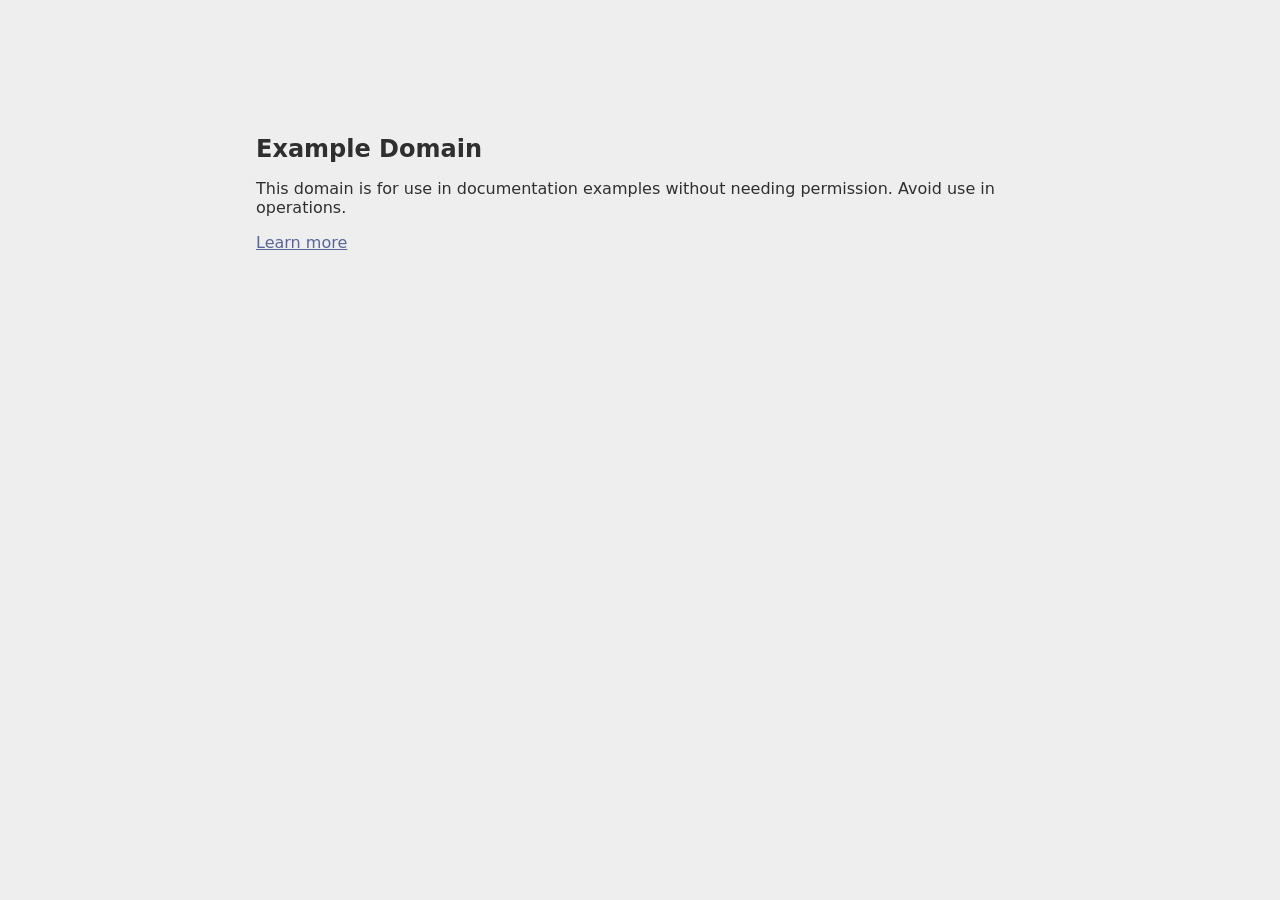
==== index.html @ 8d993c2c "Initial setup" ====
<!doctype html>
<html lang="en">
  <head>
    <title>Example Domain</title>
    <meta name="viewport" content="width=device-width, initial-scale=1" />
    <style>
      body {
        background: #eee;
        width: 60vw;
        margin: 15vh auto;
        font-family: system-ui, sans-serif;
      }
      h1 {
        font-size: 1.5em;
      }
      div {
        opacity: 0.8;
      }
      a:link,
      a:visited {
        color: #348;
      }
    </style>
  </head>
  <body>
    <div>
      <h1>Example Domain</h1>
      <p>
        This domain is for use in documentation examples without needing
        permission. Avoid use in operations.
      </p>
      <p><a href="https://iana.org/domains/example">Learn more</a></p>
    </div>
  </body>
</html>
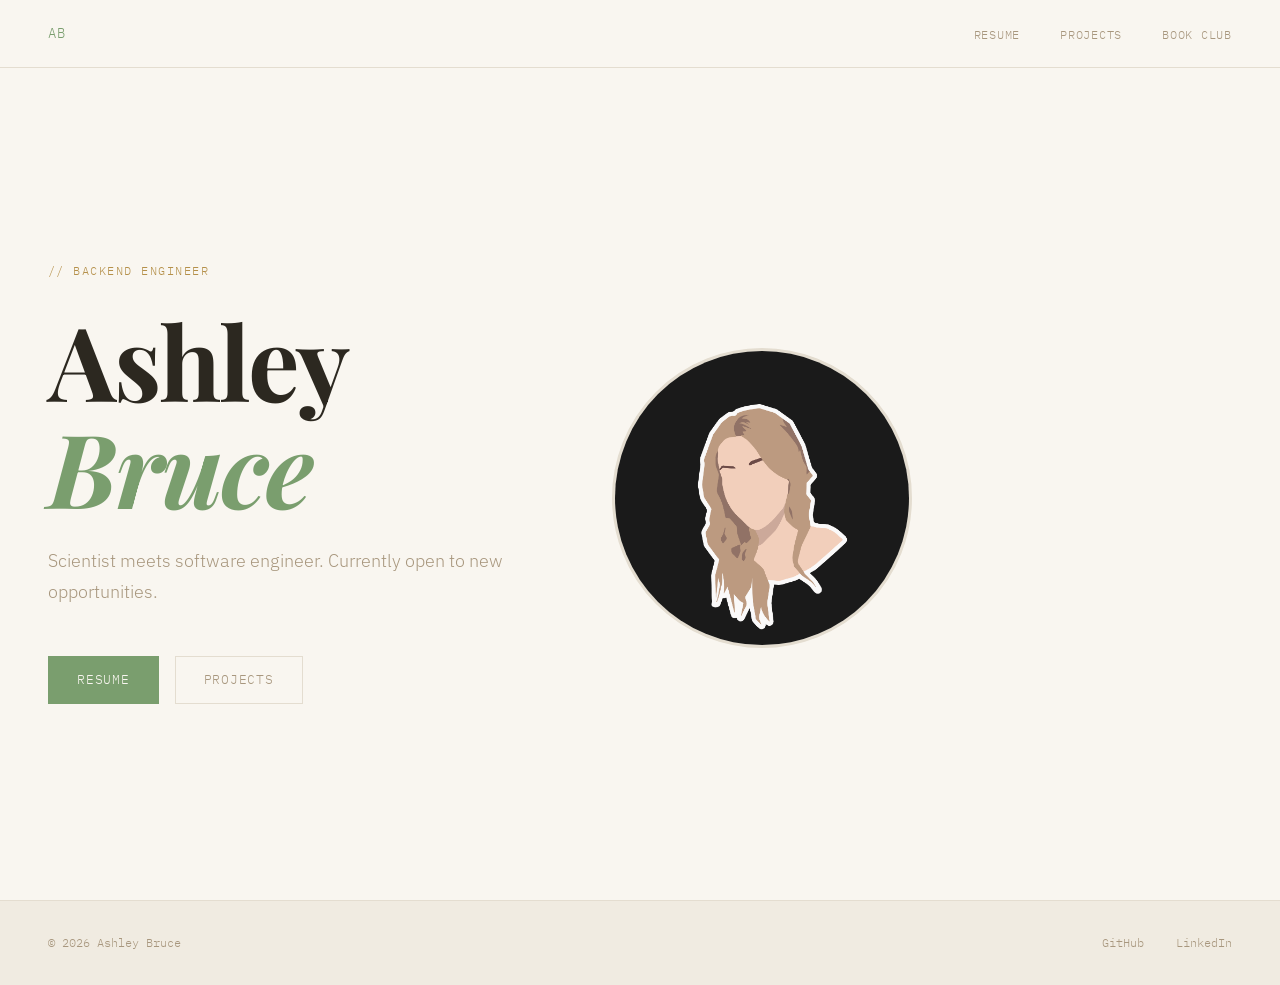
==== commit b30d42ea: "Initial professional website commit" ====
--- a/index.html
+++ b/index.html
@@ -1,35 +1,100 @@
-<!doctype html>
+<!DOCTYPE html>
 <html lang="en">
-  <head>
-    <title>Example Domain</title>
-    <meta name="viewport" content="width=device-width, initial-scale=1" />
-    <style>
-      body {
-        background: #eee;
-        width: 60vw;
-        margin: 15vh auto;
-        font-family: system-ui, sans-serif;
-      }
-      h1 {
-        font-size: 1.5em;
-      }
-      div {
-        opacity: 0.8;
-      }
-      a:link,
-      a:visited {
-        color: #348;
-      }
-    </style>
-  </head>
-  <body>
-    <div>
-      <h1>Example Domain</h1>
-      <p>
-        This domain is for use in documentation examples without needing
-        permission. Avoid use in operations.
-      </p>
-      <p><a href="https://iana.org/domains/example">Learn more</a></p>
+<head>
+  <meta charset="UTF-8" />
+  <meta name="viewport" content="width=device-width, initial-scale=1.0" />
+  <title>Ashley Bruce</title>
+  <link rel="stylesheet" href="style/overview-style.css" />
+  <link rel="preconnect" href="https://fonts.googleapis.com" />
+  <link rel="preconnect" href="https://fonts.gstatic.com" crossorigin />
+  <link href="https://fonts.googleapis.com/css2?family=Playfair+Display:ital,wght@0,700;1,700&family=IBM+Plex+Mono:wght@400;500&family=IBM+Plex+Sans:wght@300;400;500&display=swap" rel="stylesheet" />
+</head>
+<body>
+
+<nav>
+  <a class="nav-logo" href="index.html">AB</a>
+  <ul class="nav-links">
+    <li><a href="resume.html">Resume</a></li>
+    <li><a href="projects.html">Projects</a></li>
+    <li><a href="#bookclub">Book Club</a></li>
+  </ul>
+</nav>
+
+<main>
+  <div class="hero">
+    <div class="hero-text">
+    <p class="hero-label">// Backend Engineer</p>
+    <h1>Ashley<br /><em>Bruce</em></h1>
+    <p class="hero-bio">
+      Scientist meets software engineer. 
+      Currently open to new opportunities.
+    </p>
+    <div class="hero-links">
+      <a href="resume.html" class="btn btn-primary">Resume</a>
+      <a href="projects.html" class="btn btn-outline">Projects</a>
+      <!-- <a href="https://ashley.gorb.us" class="btn btn-outline" target="_blank">Personal Website ↗</a> -->
     </div>
-  </body>
-</html>
+    </div>
+    <div class="hero-portrait-wrap">
+      <img class="hero-portrait" src="images/ashley-2.png" alt="Profile portrait" />
+    </div>
+  </div>
+
+  <!-- Leaving this commented out code in for now, in case I decide that I want to add these to the website later  -->
+
+  <!-- <div class="skills-strip">
+    <span class="skill-chip"><span>//</span> Java</span>
+    <span class="skill-chip"><span>//</span> Python</span>
+    <span class="skill-chip"><span>//</span> Docker</span>
+  </div> -->
+
+  <!-- <div class="section">
+    <p class="section-label">// Featured Work</p>
+    <h2>Projects & Publications</h2>
+    <div class="project-grid">
+      <a href="projects.html#api-gateway" class="project-card">
+        <h3>API Gateway</h3>
+        <p>High-throughput request routing service handling 50k req/s with rate limiting and auth middleware.</p>
+        <span class="project-tag">Go · Redis · Docker</span>
+        <span class="project-arrow">↗</span>
+      </a>
+      <a href="projects.html#data-pipeline" class="project-card">
+        <h3>Data Pipeline</h3>
+        <p>ETL pipeline ingesting and transforming 10M+ records daily from multiple upstream sources.</p>
+        <span class="project-tag">Python · Kafka · PostgreSQL</span>
+        <span class="project-arrow">↗</span>
+      </a>
+      <a href="projects.html#auth-service" class="project-card">
+        <h3>Auth Service</h3>
+        <p>OAuth 2.0 / JWT authentication microservice with refresh token rotation and audit logging.</p>
+        <span class="project-tag">Python · FastAPI · PostgreSQL</span>
+        <span class="project-arrow">↗</span>
+      </a>
+    </div>
+    <a href="projects.html" class="btn btn-outline" style="margin-top:1.5rem;">All Projects →</a>
+  </div>
+
+  <div class="section" id="bookclub">
+    <p class="section-label">// Community</p>
+    <h2>Book Club</h2>
+    <div class="bookclub-banner">
+      <div>
+        <h3>The Reading Room</h3>
+        <p>A monthly book club focused on fiction, science, and the occasional deep-dive into tech history. Open to all.</p>
+      </div>
+      <a href="../bookclub/" class="btn btn-outline">Visit Book Club →</a>
+    </div>
+  </div> -->
+
+</main>
+
+<footer>
+  <p>© 2026 Ashley Bruce</p>
+  <div class="footer-links">
+    <a href="https://github.com" target="_blank">GitHub</a>
+    <a href="https://linkedin.com" target="_blank">LinkedIn</a>
+  </div>
+</footer>
+
+</body>
+</html>
--- a/style/overview-style.css
+++ b/style/overview-style.css
@@ -0,0 +1,268 @@
+ *, *::before, *::after { box-sizing: border-box; margin: 0; padding: 0; }
+ 
+    :root {
+      --bg: #f9f6f0;
+      --surface: #f0ebe1;
+      --border: #e4ddd0;
+      --text: #2c2820;
+      --muted: #a8977e;
+      --accent: #7a9e6e;
+      --accent-dim: #5a7d50;
+      --gold: #b5904a;
+      --gold-dim: #8a6c33;
+      --mono: 'IBM Plex Mono', monospace;
+      --sans: 'IBM Plex Sans', sans-serif;
+      --display: 'Playfair Display', serif;
+    }
+ 
+    html { scroll-behavior: smooth; }
+ 
+    body {
+      background: var(--bg);
+      color: var(--text);
+      font-family: var(--sans);
+      font-weight: 300;
+      line-height: 1.7;
+      min-height: 100vh;
+    }
+ 
+    nav {
+      position: fixed;
+      top: 0; left: 0; right: 0;
+      z-index: 100;
+      display: flex;
+      justify-content: space-between;
+      align-items: center;
+      padding: 1.25rem 3rem;
+      border-bottom: 1px solid var(--border);
+      background: rgba(249,246,240,0.92);
+      backdrop-filter: blur(8px);
+    }
+ 
+    .nav-logo {
+      font-family: var(--mono);
+      font-size: 0.85rem;
+      color: var(--accent);
+      letter-spacing: 0.08em;
+      text-decoration: none;
+    }
+ 
+    .nav-links { display: flex; gap: 2.5rem; list-style: none; }
+    .nav-links a {
+      font-family: var(--mono);
+      font-size: 0.78rem;
+      color: var(--muted);
+      text-decoration: none;
+      letter-spacing: 0.06em;
+      text-transform: uppercase;
+      transition: color 0.2s;
+    }
+    .nav-links a:hover, .nav-links a.active { color: var(--accent); }
+ 
+    .hero {
+      min-height: 100vh;
+      display: grid;
+      grid-template-columns: 1fr auto;
+      align-items: center;
+      gap: 4rem;
+      padding: 8rem 3rem 4rem;
+      max-width: 960px;
+    }
+ 
+    .hero-text { display: flex; flex-direction: column; }
+ 
+    .hero-portrait-wrap {
+      display: flex;
+      align-items: center;
+      justify-content: center;
+      padding-top: 2rem;
+    }
+ 
+    .hero-portrait {
+      width: 300px;
+      height: 300px;
+      border-radius: 50%;
+      object-fit: cover;
+      object-position: center top;
+      border: 3px solid var(--border);
+      background: var(--surface);
+    }
+ 
+    .hero-label {
+      font-family: var(--mono);
+      font-size: 0.78rem;
+      color: var(--gold);
+      letter-spacing: 0.12em;
+      text-transform: uppercase;
+      margin-bottom: 1.5rem;
+    }
+ 
+    h1 {
+      font-family: var(--display);
+      font-size: clamp(3.5rem, 8vw, 6.5rem);
+      font-weight: 700;
+      line-height: 1.05;
+      letter-spacing: -0.02em;
+      color: var(--text);
+      margin-bottom: 1.5rem;
+    }
+ 
+    h1 em { font-style: italic; color: var(--accent); }
+ 
+    .hero-bio {
+      font-size: 1.1rem;
+      color: var(--muted);
+      max-width: 520px;
+      margin-bottom: 3rem;
+      line-height: 1.8;
+    }
+ 
+    .hero-links { display: flex; gap: 1rem; flex-wrap: wrap; }
+ 
+    .btn {
+      font-family: var(--mono);
+      font-size: 0.8rem;
+      letter-spacing: 0.06em;
+      text-transform: uppercase;
+      text-decoration: none;
+      padding: 0.75rem 1.75rem;
+      border: 1px solid;
+      transition: all 0.2s;
+      display: inline-block;
+    }
+ 
+    .btn-primary { background: var(--accent); border-color: var(--accent); color: var(--bg); }
+    .btn-primary:hover { background: transparent; color: var(--accent); }
+    .btn-outline { background: transparent; border-color: var(--border); color: var(--muted); }
+    .btn-outline:hover { border-color: var(--accent); color: var(--accent); }
+ 
+    .skills-strip {
+      border-top: 1px solid var(--border);
+      border-bottom: 1px solid var(--border);
+      background: var(--surface);
+      padding: 1.5rem 3rem;
+      display: flex;
+      gap: 3rem;
+      flex-wrap: wrap;
+    }
+ 
+    .skill-chip {
+      font-family: var(--mono);
+      font-size: 0.78rem;
+      color: var(--muted);
+      letter-spacing: 0.04em;
+      white-space: nowrap;
+    }
+    .skill-chip span { color: var(--gold); margin-right: 0.4em; }
+ 
+    .section { max-width: 900px; padding: 6rem 3rem; }
+ 
+    .section-label {
+      font-family: var(--mono);
+      font-size: 0.75rem;
+      color: var(--gold);
+      letter-spacing: 0.12em;
+      text-transform: uppercase;
+      margin-bottom: 0.5rem;
+    }
+ 
+    h2 {
+      font-family: var(--display);
+      font-size: 2.5rem;
+      font-weight: 700;
+      margin-bottom: 2.5rem;
+      color: var(--text);
+    }
+ 
+    .project-grid {
+      display: grid;
+      grid-template-columns: repeat(auto-fit, minmax(260px, 1fr));
+      gap: 1px;
+      background: var(--border);
+      border: 1px solid var(--border);
+    }
+ 
+    .project-card {
+      background: var(--bg);
+      padding: 2rem;
+      text-decoration: none;
+      color: inherit;
+      transition: background 0.2s;
+      display: flex;
+      flex-direction: column;
+      gap: 0.75rem;
+    }
+    .project-card:hover { background: var(--surface); }
+ 
+    .project-card h3 { font-family: var(--display); font-size: 1.2rem; color: var(--text); }
+    .project-card p { font-size: 0.9rem; color: var(--muted); line-height: 1.6; flex: 1; }
+ 
+    .project-tag {
+      font-family: var(--mono);
+      font-size: 0.7rem;
+      color: var(--gold-dim);
+      letter-spacing: 0.04em;
+    }
+ 
+    .project-arrow {
+      font-size: 1rem;
+      color: var(--border);
+      transition: color 0.2s, transform 0.2s;
+      align-self: flex-end;
+    }
+    .project-card:hover .project-arrow { color: var(--accent); transform: translate(3px, -3px); }
+ 
+    .bookclub-banner {
+      border: 1px solid var(--border);
+      background: var(--surface);
+      padding: 3rem;
+      display: flex;
+      justify-content: space-between;
+      align-items: center;
+      gap: 2rem;
+      flex-wrap: wrap;
+    }
+ 
+    .bookclub-banner h3 { font-family: var(--display); font-size: 1.6rem; margin-bottom: 0.5rem; }
+    .bookclub-banner p { font-size: 0.9rem; color: var(--muted); max-width: 400px; }
+ 
+    footer {
+      border-top: 1px solid var(--border);
+      background: var(--surface);
+      padding: 2rem 3rem;
+      display: flex;
+      justify-content: space-between;
+      align-items: center;
+      flex-wrap: wrap;
+      gap: 1rem;
+    }
+ 
+    footer p { font-family: var(--mono); font-size: 0.75rem; color: var(--muted); }
+    .footer-links { display: flex; gap: 2rem; }
+    .footer-links a {
+      font-family: var(--mono);
+      font-size: 0.75rem;
+      color: var(--muted);
+      text-decoration: none;
+      transition: color 0.2s;
+    }
+    .footer-links a:hover { color: var(--accent); }
+ 
+    @keyframes fadeUp {
+      from { opacity: 0; transform: translateY(20px); }
+      to { opacity: 1; transform: translateY(0); }
+    }
+    .hero-label { animation: fadeUp 0.6s ease both; }
+    h1 { animation: fadeUp 0.6s 0.1s ease both; }
+    .hero-bio { animation: fadeUp 0.6s 0.2s ease both; }
+    .hero-links { animation: fadeUp 0.6s 0.3s ease both; }
+ 
+    @media (max-width: 680px) {
+      nav { padding: 1rem 1.5rem; }
+      .hero { grid-template-columns: 1fr; padding: 7rem 1.5rem 3rem; gap: 2rem; }
+      .hero-portrait { width: 160px; height: 160px; }
+      .hero-portrait-wrap { padding-top: 0; order: -1; }
+      .skills-strip { padding: 1.25rem 1.5rem; gap: 1.5rem; }
+      .section { padding: 4rem 1.5rem; }
+      footer { padding: 1.5rem; }
+    }
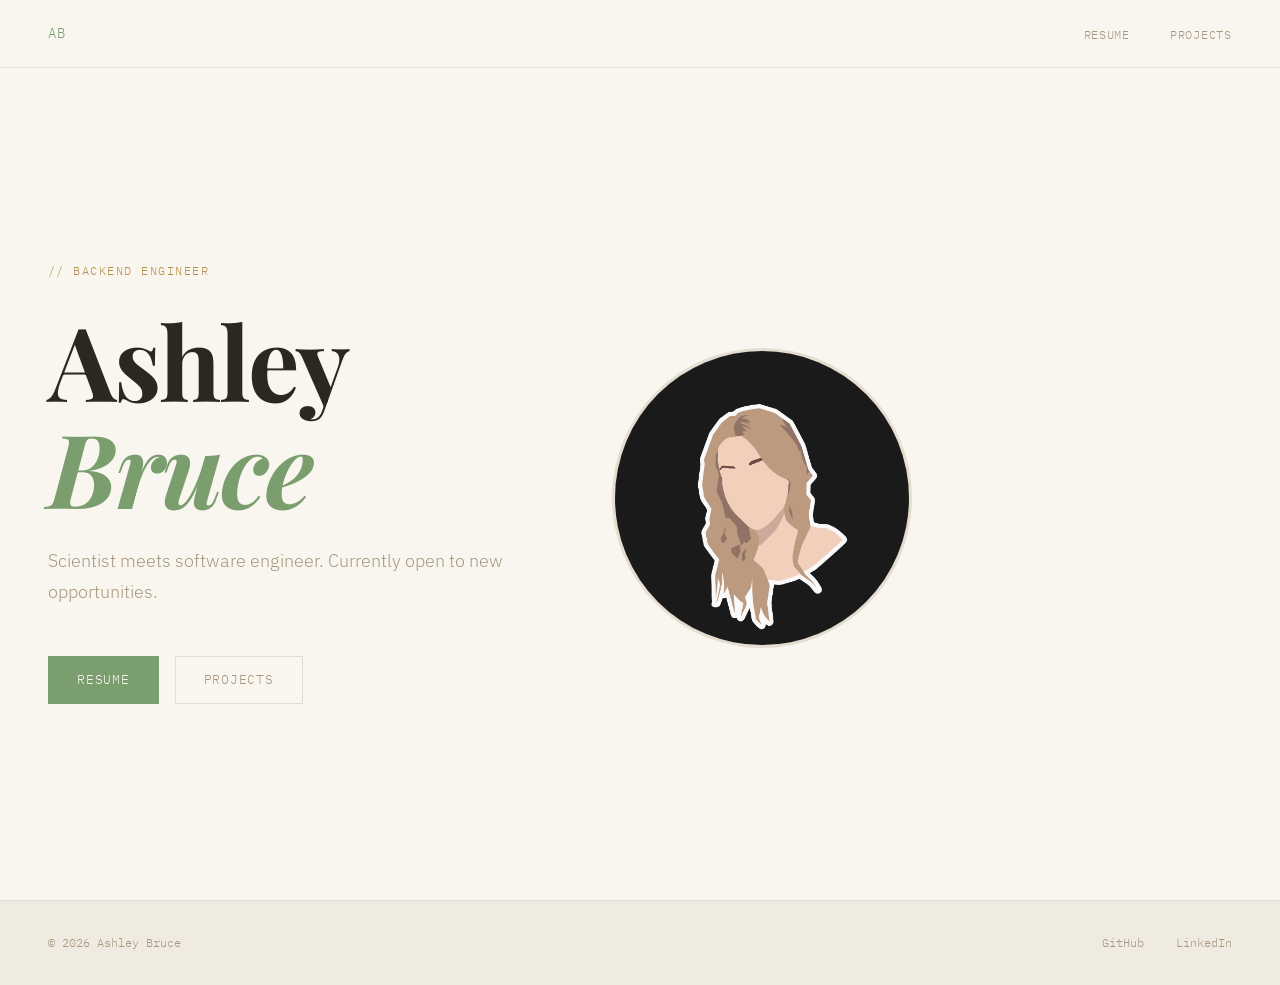
==== commit 950ef60e: "Replacing some links" ====
--- a/index.html
+++ b/index.html
@@ -16,7 +16,6 @@
   <ul class="nav-links">
     <li><a href="resume.html">Resume</a></li>
     <li><a href="projects.html">Projects</a></li>
-    <li><a href="#bookclub">Book Club</a></li>
   </ul>
 </nav>
 
@@ -91,8 +90,8 @@
 <footer>
   <p>© 2026 Ashley Bruce</p>
   <div class="footer-links">
-    <a href="https://github.com" target="_blank">GitHub</a>
-    <a href="https://linkedin.com" target="_blank">LinkedIn</a>
+    <a href="https://github.com/ashleyybrucee" target="_blank">GitHub</a>
+    <a href="https://www.linkedin.com/in/ashleynicolebruce/" target="_blank">LinkedIn</a>
   </div>
 </footer>
 
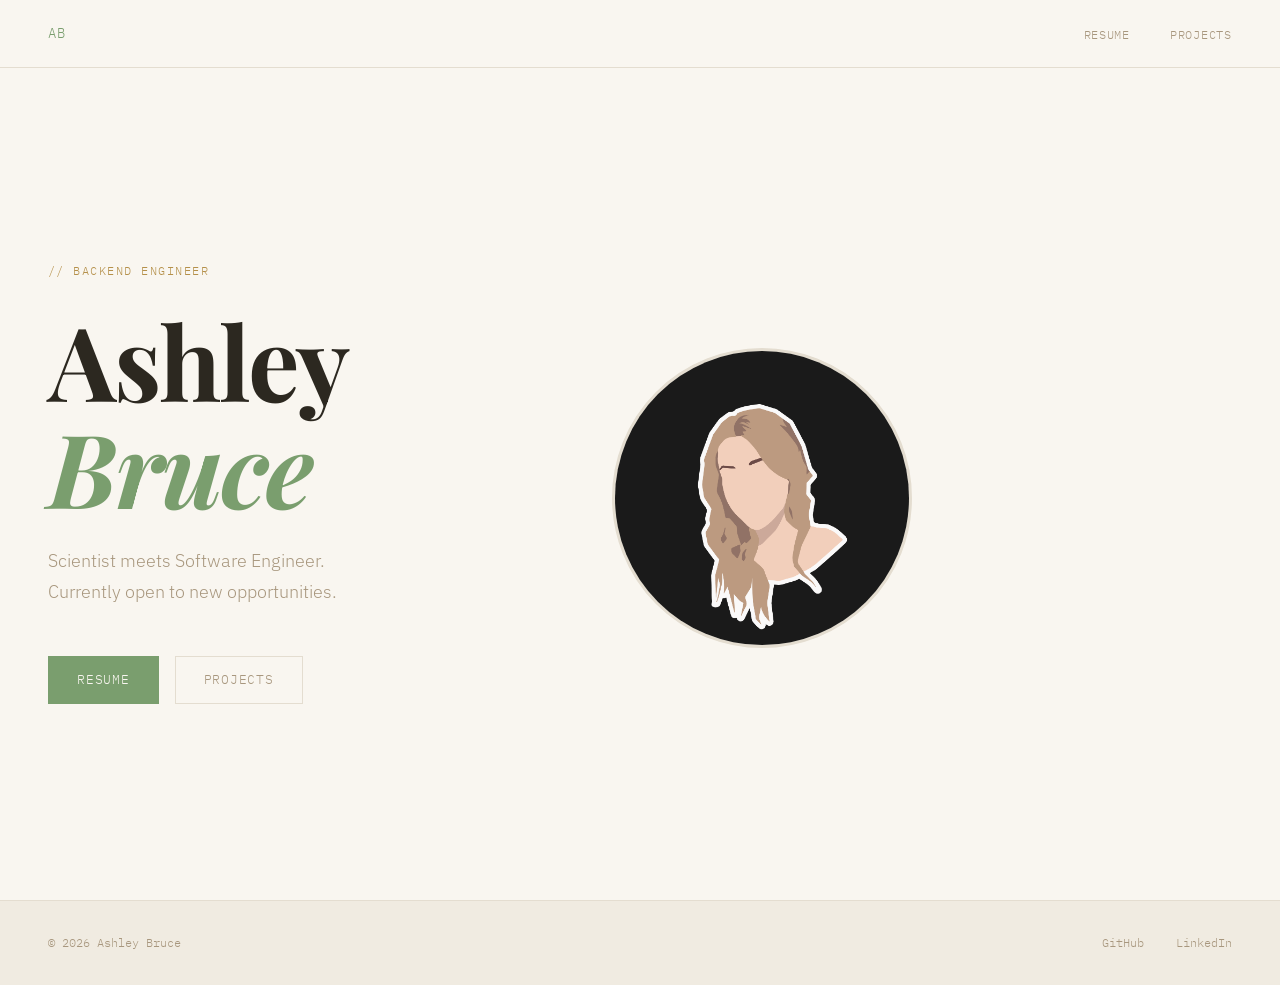
==== commit b607a377: "Updating projects section" ====
--- a/index.html
+++ b/index.html
@@ -25,7 +25,7 @@
     <p class="hero-label">// Backend Engineer</p>
     <h1>Ashley<br /><em>Bruce</em></h1>
     <p class="hero-bio">
-      Scientist meets software engineer. 
+      Scientist meets Software Engineer. <br/> 
       Currently open to new opportunities.
     </p>
     <div class="hero-links">
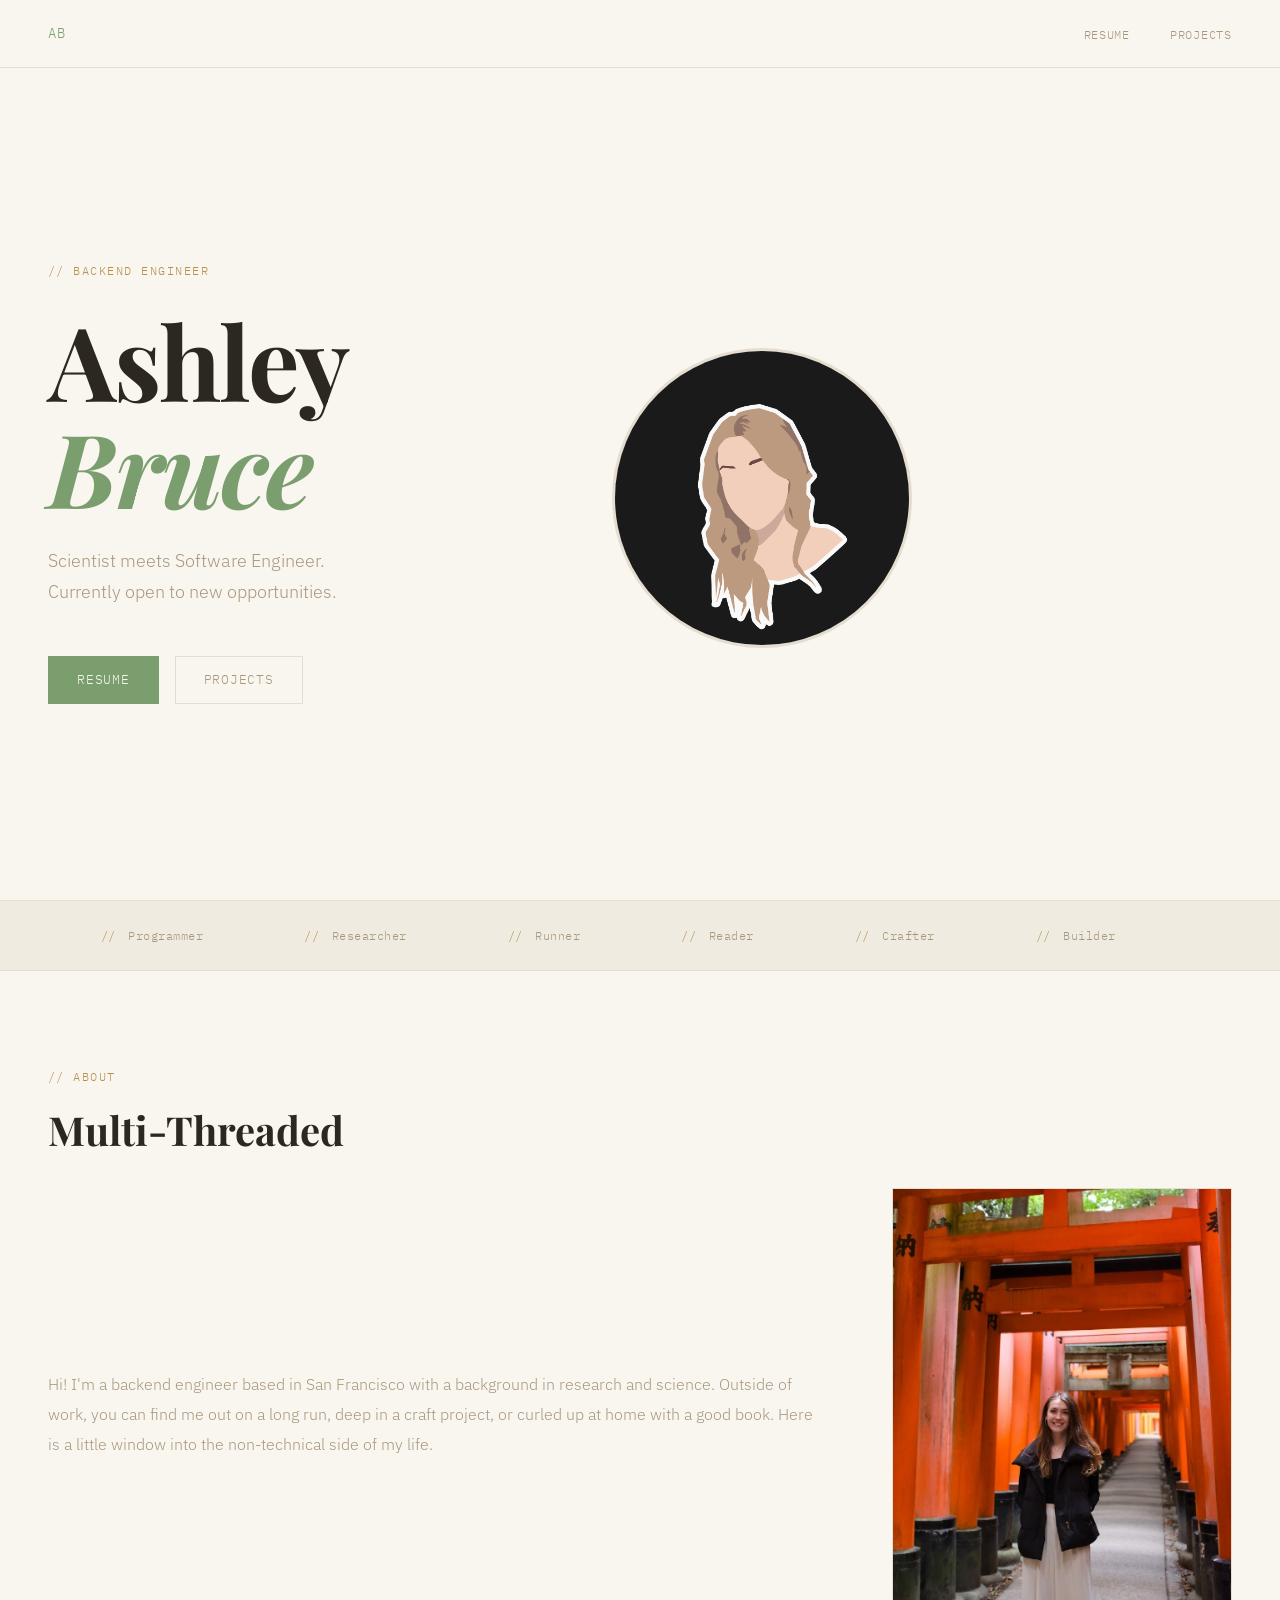
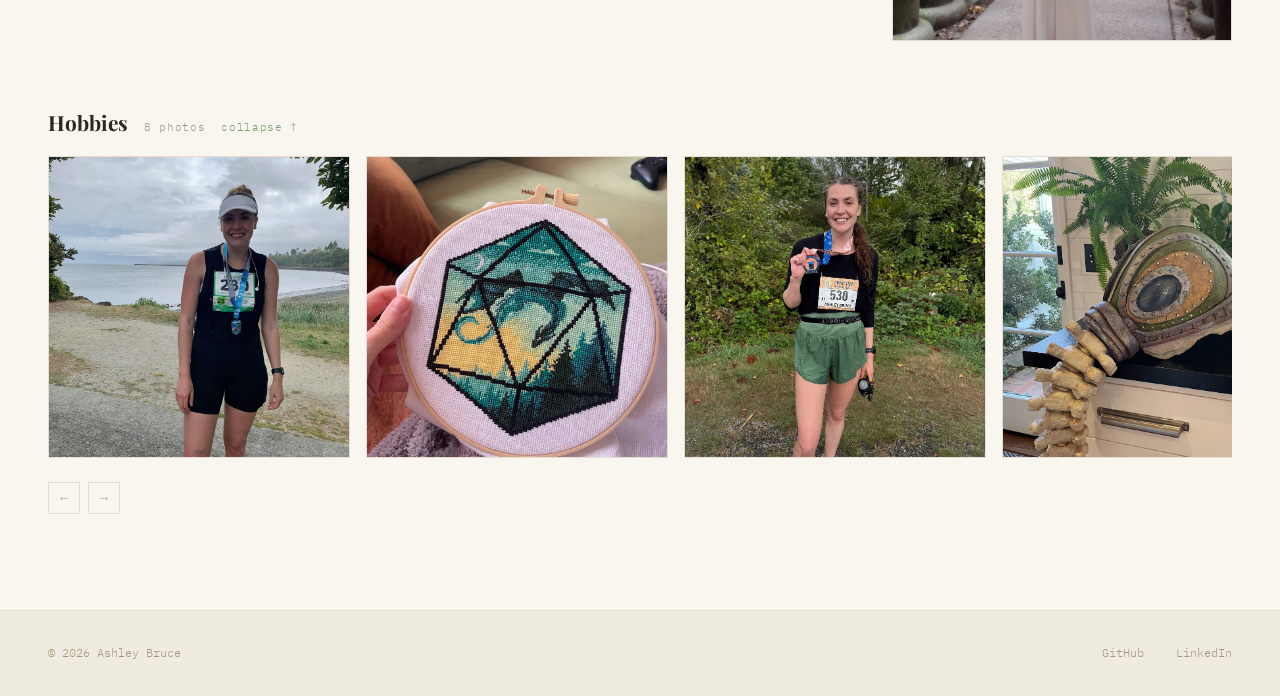
==== commit db78089f: "Updating resume wording and about me section" ====
--- a/index.html
+++ b/index.html
@@ -31,7 +31,6 @@
     <div class="hero-links">
       <a href="resume.html" class="btn btn-primary">Resume</a>
       <a href="projects.html" class="btn btn-outline">Projects</a>
-      <!-- <a href="https://ashley.gorb.us" class="btn btn-outline" target="_blank">Personal Website ↗</a> -->
     </div>
     </div>
     <div class="hero-portrait-wrap">
@@ -39,41 +38,91 @@
     </div>
   </div>
 
-  <!-- Leaving this commented out code in for now, in case I decide that I want to add these to the website later  -->
-
-  <!-- <div class="skills-strip">
-    <span class="skill-chip"><span>//</span> Java</span>
-    <span class="skill-chip"><span>//</span> Python</span>
-    <span class="skill-chip"><span>//</span> Docker</span>
-  </div> -->
-
-  <!-- <div class="section">
-    <p class="section-label">// Featured Work</p>
-    <h2>Projects & Publications</h2>
-    <div class="project-grid">
-      <a href="projects.html#api-gateway" class="project-card">
-        <h3>API Gateway</h3>
-        <p>High-throughput request routing service handling 50k req/s with rate limiting and auth middleware.</p>
-        <span class="project-tag">Go · Redis · Docker</span>
-        <span class="project-arrow">↗</span>
-      </a>
-      <a href="projects.html#data-pipeline" class="project-card">
-        <h3>Data Pipeline</h3>
-        <p>ETL pipeline ingesting and transforming 10M+ records daily from multiple upstream sources.</p>
-        <span class="project-tag">Python · Kafka · PostgreSQL</span>
-        <span class="project-arrow">↗</span>
-      </a>
-      <a href="projects.html#auth-service" class="project-card">
-        <h3>Auth Service</h3>
-        <p>OAuth 2.0 / JWT authentication microservice with refresh token rotation and audit logging.</p>
-        <span class="project-tag">Python · FastAPI · PostgreSQL</span>
-        <span class="project-arrow">↗</span>
-      </a>
-    </div>
-    <a href="projects.html" class="btn btn-outline" style="margin-top:1.5rem;">All Projects →</a>
+  <div class="skills-strip">
+    <span class="skill-chip"><span></span></span>
+    <span class="skill-chip"><span>//</span> Programmer</span>
+    <span class="skill-chip"><span></span></span>
+    <span class="skill-chip"><span>//</span> Researcher</span>
+    <span class="skill-chip"><span></span></span>
+    <span class="skill-chip"><span>//</span> Runner</span>
+    <span class="skill-chip"><span></span></span>
+    <span class="skill-chip"><span>//</span> Reader</span>
+    <span class="skill-chip"><span></span></span>
+    <span class="skill-chip"><span>//</span> Crafter</span>
+    <span class="skill-chip"><span></span></span>
+    <span class="skill-chip"><span>//</span> Builder</span>
+    <span class="skill-chip"><span></span></span>
+    
   </div>
 
-  <div class="section" id="bookclub">
+
+  <div class="about-section" id="about">
+    <div class="about-bio-section">
+      <p class="section-label">// About</p>
+      <h2>Multi-Threaded</h2>
+      <div class="about-intro">
+        <p class="about-bio">
+          Hi!
+          I'm a backend engineer based in San Francisco with a background in research and science.
+          Outside of work, you can find me out on a long run, deep in a craft project, or curled up at home
+          with a good book. 
+          Here is a little window into the non-technical side of my life.
+        </p>
+        <img class="about-photo" src="images/ash-japan.jpg" alt="A photo of me" />
+      </div>
+    </div>
+ 
+    <!-- ── Running ── -->
+    <div class="hobby-block">
+      <div class="hobby-header" onclick="toggleGallery('gallery-running', this)">
+        <span class="hobby-title">Hobbies</span>
+        <span class="hobby-count">8 photos</span>
+        <span class="hobby-toggle">collapse ↑</span>
+      </div>
+      <div class="gallery-wrap">
+        <div class="gallery" id="gallery-running">
+          <div class="gallery-item">
+            <img src="images/marathon-1.jpg" alt="Running" />
+            <span class="caption">North Olympic Discovery Marathon 2022</span>
+          </div>
+          <div class="gallery-item">
+            <img src="images/cs-dragon.jpg" alt="Crafting" />
+            <span class="caption">Combining cross stitch with D&D</span>
+          </div>
+          <div class="gallery-item">
+            <img src="images/marathon-2.jpg" alt="Running" />
+            <span class="caption">Light at the End of the Tunnel Marathon 2025</span>
+          </div>
+          <div class="gallery-item">
+            <img src="images/sandman.jpg" alt="Crafting" />
+            <span class="caption">A mask I made for Halloween one year</span>
+          </div>
+          <div class="gallery-item">
+            <img src="images/climb.png" alt="Climb" />
+            <span class="caption">Climbing action shot</span>
+          </div>
+          <div class="gallery-item">
+            <img src="images/stitching-card.jpg" alt="Crafting" />
+            <span class="caption">Started stitching my own cards instead of buying them</span>
+          </div>
+          <div class="gallery-item">
+            <img src="images/redwoods.jpg" alt="Hike" />
+            <span class="caption">Beautiful hike through the redwoods</span>
+          </div>
+          <div class="gallery-item">
+            <img src="images/read-1.jpg" alt="Reading" />
+            <span class="caption">Reading at a coffee shop - a favorite activity</span>
+          </div>
+        </div>
+        
+        <div class="gallery-nav">
+          <button class="gallery-btn" onclick="scrollGallery('gallery-running', -1)">&#8592;</button>
+          <button class="gallery-btn" onclick="scrollGallery('gallery-running', 1)">&#8594;</button>
+        </div>
+      </div>
+    </div>
+
+  <!-- <div class="section" id="bookclub">
     <p class="section-label">// Community</p>
     <h2>Book Club</h2>
     <div class="bookclub-banner">
@@ -81,9 +130,45 @@
         <h3>The Reading Room</h3>
         <p>A monthly book club focused on fiction, science, and the occasional deep-dive into tech history. Open to all.</p>
       </div>
-      <a href="../bookclub/" class="btn btn-outline">Visit Book Club →</a>
+      <a href="" class="btn btn-outline">Visit Book Club →</a>
     </div>
   </div> -->
+ 
+  </div>
+</main>
+ 
+<script>
+  function toggleGallery(id, header) {
+    const gallery = document.getElementById(id);
+    const toggle = header.querySelector('.hobby-toggle');
+    const isCollapsed = gallery.classList.toggle('collapsed');
+    toggle.textContent = isCollapsed ? 'expand ↓' : 'collapse ↑';
+  }
+ 
+  function scrollGallery(id, dir) {
+    const gallery = document.getElementById(id);
+    gallery.scrollBy({ left: dir * 320, behavior: 'smooth' });
+  }
+ 
+  // Drag-to-scroll for each gallery
+  document.querySelectorAll('.gallery').forEach(gallery => {
+    let isDown = false, startX, scrollLeft;
+    gallery.addEventListener('mousedown', e => {
+      isDown = true;
+      startX = e.pageX - gallery.offsetLeft;
+      scrollLeft = gallery.scrollLeft;
+    });
+    gallery.addEventListener('mouseleave', () => isDown = false);
+    gallery.addEventListener('mouseup', () => isDown = false);
+    gallery.addEventListener('mousemove', e => {
+      if (!isDown) return;
+      e.preventDefault();
+      const x = e.pageX - gallery.offsetLeft;
+      gallery.scrollLeft = scrollLeft - (x - startX);
+    });
+  });
+</script>
+ 
 
 </main>
 
--- a/style/overview-style.css
+++ b/style/overview-style.css
@@ -1,4 +1,4 @@
- *, *::before, *::after { box-sizing: border-box; margin: 0; padding: 0; }
+    *, *::before, *::after { box-sizing: border-box; margin: 0; padding: 0; }
  
     :root {
       --bg: #f9f6f0;
@@ -154,10 +154,46 @@
       white-space: nowrap;
     }
     .skill-chip span { color: var(--gold); margin-right: 0.4em; }
- 
-    .section { max-width: 900px; padding: 6rem 3rem; }
- 
-    .section-label {
+
+    .bookclub-banner {
+      border: 1px solid var(--border);
+      background: var(--surface);
+      padding: 3rem;
+      display: flex;
+      justify-content: space-between;
+      align-items: center;
+      gap: 2rem;
+      flex-wrap: wrap;
+    }
+
+    .bookclub-banner h3 { font-family: var(--display); font-size: 1.6rem; margin-bottom: 0.5rem; }
+    .bookclub-banner p { font-size: 0.9rem; color: var(--muted); max-width: 400px; }
+ 
+    .about-section {
+      max-width: 1400px;
+      padding: 6rem 3rem;
+    }
+    
+    .about-bio-section {
+      max-width:1200px;
+    }
+ 
+    .about-intro {
+      display: grid;
+      grid-template-columns: 1fr 340px;
+      gap: 4rem;
+      align-items: center;
+      margin-bottom: 4rem;
+    }
+ 
+    .about-photo {
+      width: 100%;
+      aspect-ratio: 3 / 4;
+      object-fit: cover;
+      border: 1px solid var(--border);
+    }
+ 
+    .about-section .section-label {
       font-family: var(--mono);
       font-size: 0.75rem;
       color: var(--gold);
@@ -166,65 +202,132 @@
       margin-bottom: 0.5rem;
     }
  
-    h2 {
+    .about-section h2 {
       font-family: var(--display);
       font-size: 2.5rem;
       font-weight: 700;
-      margin-bottom: 2.5rem;
       color: var(--text);
-    }
- 
-    .project-grid {
-      display: grid;
-      grid-template-columns: repeat(auto-fit, minmax(260px, 1fr));
-      gap: 1px;
-      background: var(--border);
+      margin-bottom: 1.5rem;
+    }
+ 
+    .about-bio {
+      font-size: 1rem;
+      color: var(--muted);
+      line-height: 1.9;
+    }
+ 
+    /* ── Hobby strips ── */
+    .hobby-block { margin-bottom: 3.5rem; }
+    .hobby-block:last-child { margin-bottom: 0; }
+ 
+    .hobby-header {
+      display: flex;
+      align-items: baseline;
+      gap: 1rem;
+      margin-bottom: 1rem;
+      cursor: pointer;
+      user-select: none;
+    }
+ 
+    .hobby-title {
+      font-family: var(--display);
+      font-size: 1.3rem;
+      font-weight: 700;
+      color: var(--text);
+      transition: color 0.2s;
+    }
+    .hobby-header:hover .hobby-title { color: var(--accent); }
+ 
+    .hobby-count {
+      font-family: var(--mono);
+      font-size: 0.7rem;
+      color: var(--muted);
+      letter-spacing: 0.06em;
+    }
+ 
+    .hobby-toggle {
+      font-family: var(--mono);
+      font-size: 0.7rem;
+      color: var(--accent);
+      letter-spacing: 0.06em;
+      /* margin-left: auto; */
+      transition: opacity 0.2s;
+    }
+ 
+    .gallery-wrap {
+      position: relative;
+      overflow: hidden;
+    }
+ 
+    .gallery {
+      display: flex;
+      gap: 1rem;
+      overflow-x: auto;
+      scroll-behavior: smooth;
+      padding-bottom: 0.75rem;
+      scrollbar-width: thin;
+      scrollbar-color: var(--border) transparent;
+      cursor: grab;
+    }
+    .gallery:active { cursor: grabbing; }
+    .gallery::-webkit-scrollbar { height: 4px; }
+    .gallery::-webkit-scrollbar-track { background: transparent; }
+    .gallery::-webkit-scrollbar-thumb { background: var(--border); }
+ 
+    .gallery.collapsed { display: none; }
+ 
+    .gallery-item {
+      flex: 0 0 auto;
+      position: relative;
       border: 1px solid var(--border);
-    }
- 
-    .project-card {
-      background: var(--bg);
-      padding: 2rem;
-      text-decoration: none;
-      color: inherit;
-      transition: background 0.2s;
-      display: flex;
-      flex-direction: column;
-      gap: 0.75rem;
-    }
-    .project-card:hover { background: var(--surface); }
- 
-    .project-card h3 { font-family: var(--display); font-size: 1.2rem; color: var(--text); }
-    .project-card p { font-size: 0.9rem; color: var(--muted); line-height: 1.6; flex: 1; }
- 
-    .project-tag {
-      font-family: var(--mono);
-      font-size: 0.7rem;
-      color: var(--gold-dim);
+      overflow: hidden;
+      background: var(--surface);
+    }
+ 
+    .gallery-item img {
+      display: block;
+      width: 300px;
+      height: 300px;
+      object-fit: cover;
+      transition: transform 0.35s ease;
+    }
+    .gallery-item:hover img { transform: scale(1.03); }
+ 
+    .gallery-item .caption {
+      position: absolute;
+      bottom: 0; left: 0; right: 0;
+      background: rgba(249,246,240,0.92);
+      padding: 0.5rem 0.75rem;
+      font-family: var(--mono);
+      font-size: 0.68rem;
+      color: var(--muted);
       letter-spacing: 0.04em;
-    }
- 
-    .project-arrow {
-      font-size: 1rem;
-      color: var(--border);
-      transition: color 0.2s, transform 0.2s;
-      align-self: flex-end;
-    }
-    .project-card:hover .project-arrow { color: var(--accent); transform: translate(3px, -3px); }
- 
-    .bookclub-banner {
+      transform: translateY(100%);
+      transition: transform 0.25s ease;
+    }
+    .gallery-item:hover .caption { transform: translateY(0); }
+ 
+    .gallery-nav {
+      display: flex;
+      gap: 0.5rem;
+      margin-top: 0.75rem;
+    }
+ 
+    .gallery-btn {
+      font-family: var(--mono);
+      font-size: 0.8rem;
+      background: transparent;
       border: 1px solid var(--border);
-      background: var(--surface);
-      padding: 3rem;
-      display: flex;
-      justify-content: space-between;
-      align-items: center;
-      gap: 2rem;
-      flex-wrap: wrap;
-    }
- 
-    .bookclub-banner h3 { font-family: var(--display); font-size: 1.6rem; margin-bottom: 0.5rem; }
-    .bookclub-banner p { font-size: 0.9rem; color: var(--muted); max-width: 400px; }
+      color: var(--muted);
+      width: 32px;
+      height: 32px;
+      cursor: pointer;
+      transition: all 0.2s;
+      display: flex;
+      align-items: center;
+      justify-content: center;
+    }
+    .gallery-btn:hover { border-color: var(--accent); color: var(--accent); }
  
     footer {
       border-top: 1px solid var(--border);
@@ -263,6 +366,7 @@
       .hero-portrait { width: 160px; height: 160px; }
       .hero-portrait-wrap { padding-top: 0; order: -1; }
       .skills-strip { padding: 1.25rem 1.5rem; gap: 1.5rem; }
-      .section { padding: 4rem 1.5rem; }
+      .about-section { padding: 4rem 1.5rem; }
+      .gallery-item img { width: 240px; height: 180px; }
       footer { padding: 1.5rem; }
     }
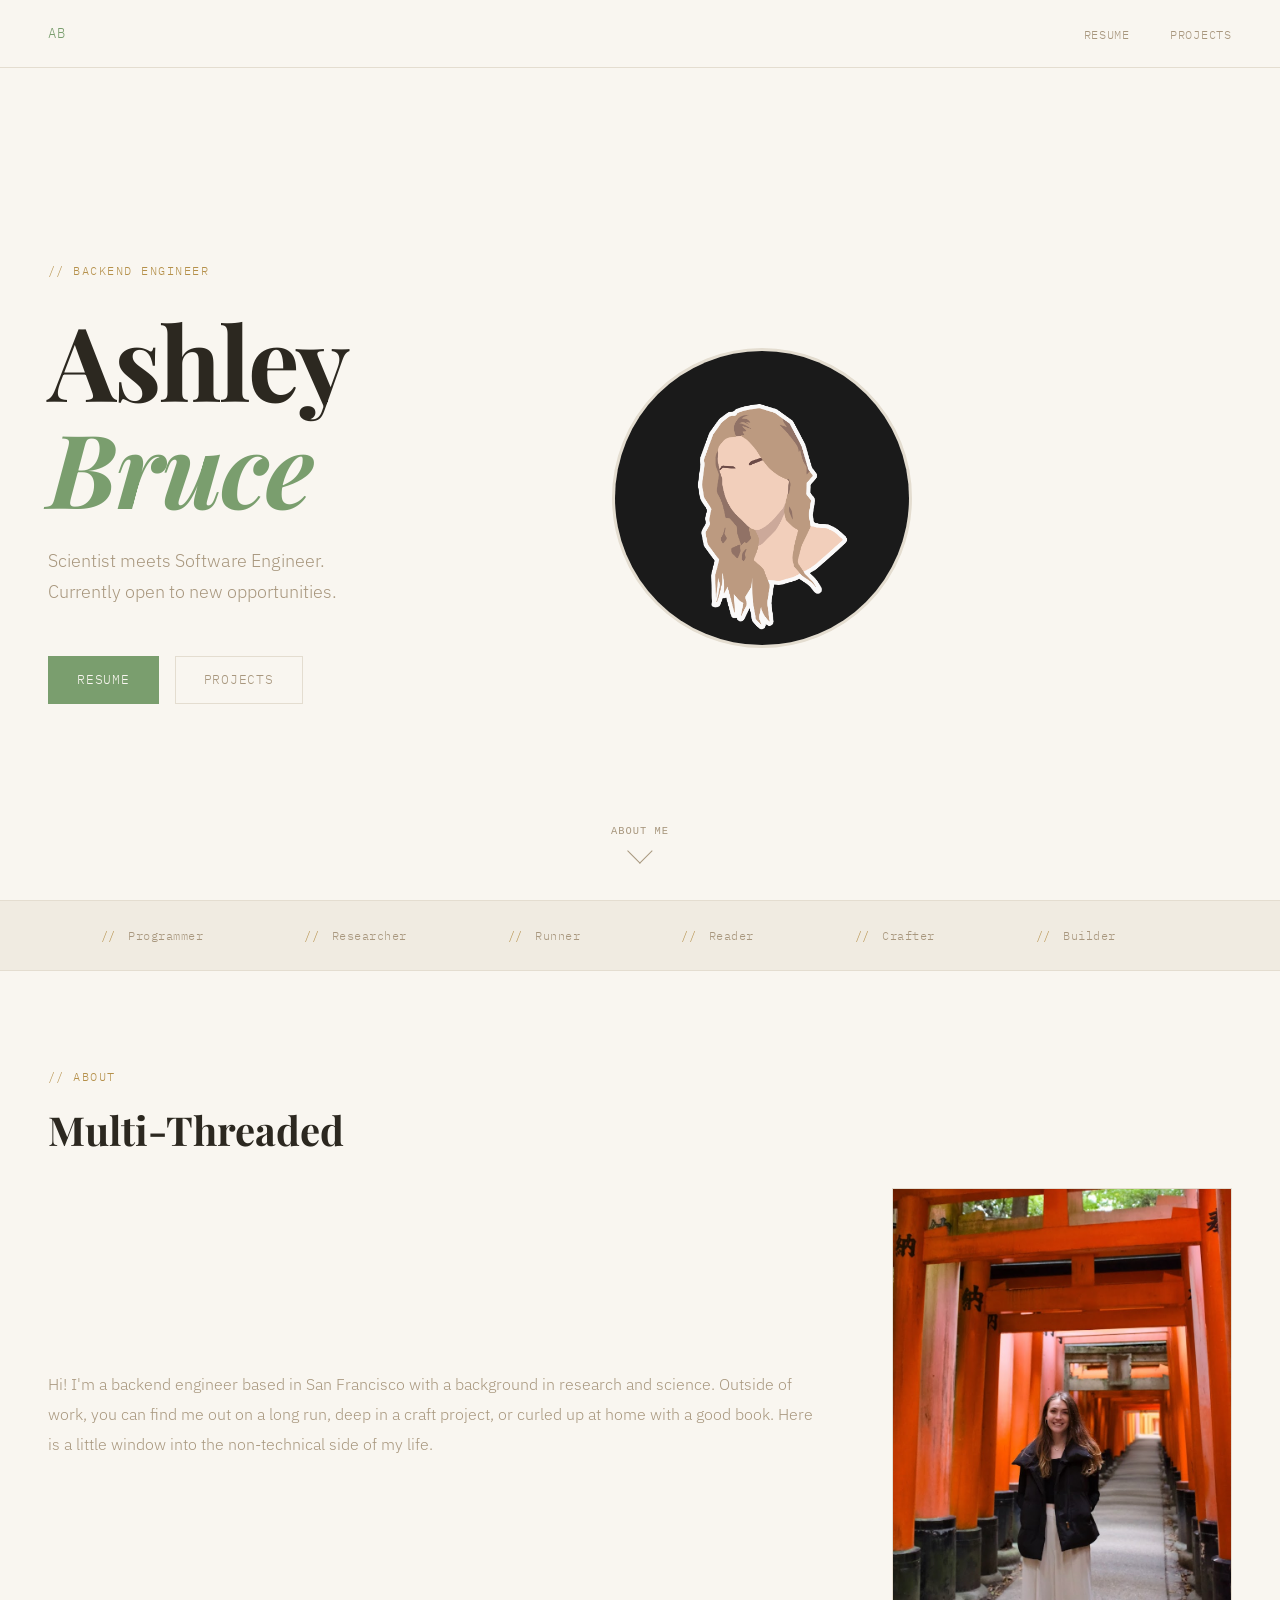
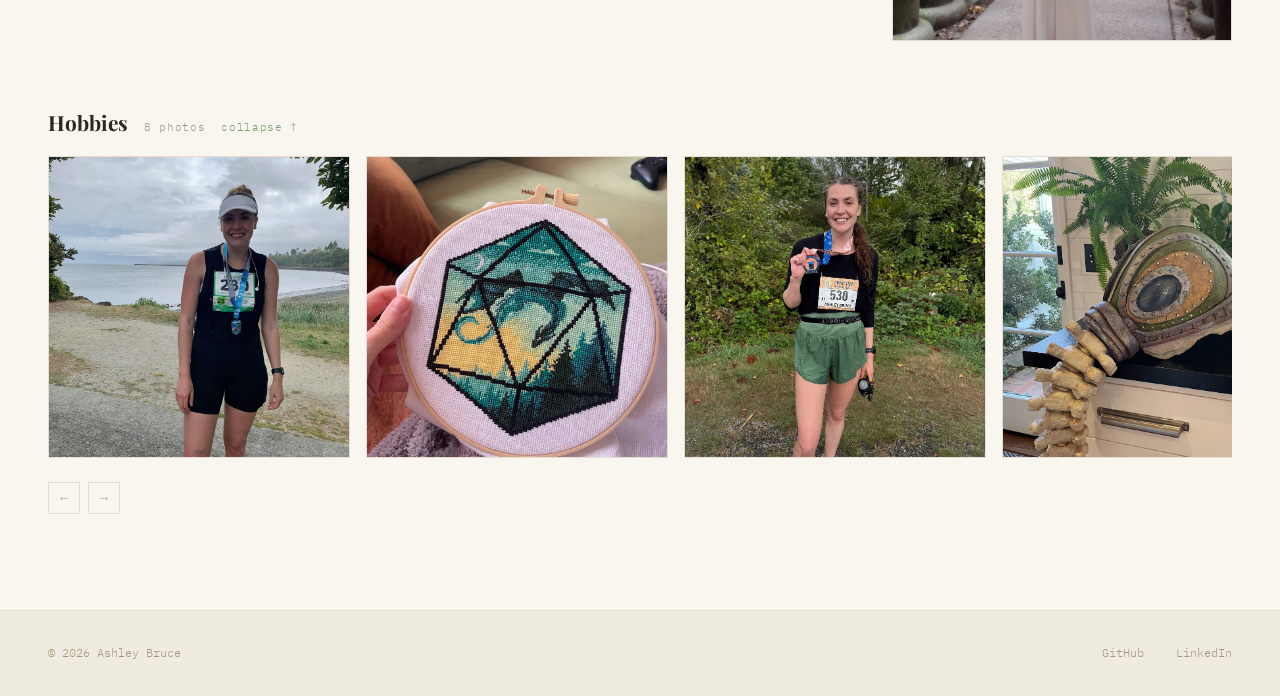
==== commit 6fad5297: "About me scroll arrow" ====
--- a/index.html
+++ b/index.html
@@ -37,6 +37,11 @@
       <img class="hero-portrait" src="images/ashley-2.png" alt="Profile portrait" />
     </div>
   </div>
+
+    <button class="scroll-hint" id="scrollHint" onclick="document.getElementById('about').scrollIntoView({behavior:'smooth'})" aria-label="Scroll to about section">
+    <span class="scroll-hint-label">about me</span>
+    <span class="scroll-hint-chevron"></span>
+  </button>
 
   <div class="skills-strip">
     <span class="skill-chip"><span></span></span>
@@ -149,6 +154,16 @@
     const gallery = document.getElementById(id);
     gallery.scrollBy({ left: dir * 320, behavior: 'smooth' });
   }
+
+    // Fade scroll hint out once user starts scrolling
+  const scrollHint = document.getElementById('scrollHint');
+  window.addEventListener('scroll', () => {
+    if (window.scrollY > 80) {
+      scrollHint.classList.add('hidden');
+    } else {
+      scrollHint.classList.remove('hidden');
+    }
+  }, { passive: true });
  
   // Drag-to-scroll for each gallery
   document.querySelectorAll('.gallery').forEach(gallery => {
--- a/style/overview-style.css
+++ b/style/overview-style.css
@@ -359,6 +359,47 @@
     h1 { animation: fadeUp 0.6s 0.1s ease both; }
     .hero-bio { animation: fadeUp 0.6s 0.2s ease both; }
     .hero-links { animation: fadeUp 0.6s 0.3s ease both; }
+
+        .scroll-hint {
+      position: fixed;
+      bottom: 2rem;
+      left: 50%;
+      transform: translateX(-50%);
+      display: flex;
+      flex-direction: column;
+      align-items: center;
+      gap: 0.3rem;
+      cursor: pointer;
+      opacity: 1;
+      transition: opacity 0.4s ease;
+      z-index: 50;
+      background: none;
+      border: none;
+      padding: 0.5rem;
+    }
+    .scroll-hint.hidden { opacity: 0; pointer-events: none; }
+ 
+    .scroll-hint-label {
+      font-family: var(--mono);
+      font-size: 0.65rem;
+      letter-spacing: 0.1em;
+      text-transform: uppercase;
+      color: var(--muted);
+    }
+ 
+    .scroll-hint-chevron {
+      width: 18px;
+      height: 18px;
+      border-right: 1.5px solid var(--muted);
+      border-bottom: 1.5px solid var(--muted);
+      transform: rotate(45deg);
+      animation: chevronBob 1.6s ease-in-out infinite;
+    }
+ 
+    @keyframes chevronBob {
+      0%, 100% { transform: rotate(45deg) translateY(0); opacity: 0.5; }
+      50% { transform: rotate(45deg) translateY(4px); opacity: 1; }
+    }
  
     @media (max-width: 680px) {
       nav { padding: 1rem 1.5rem; }
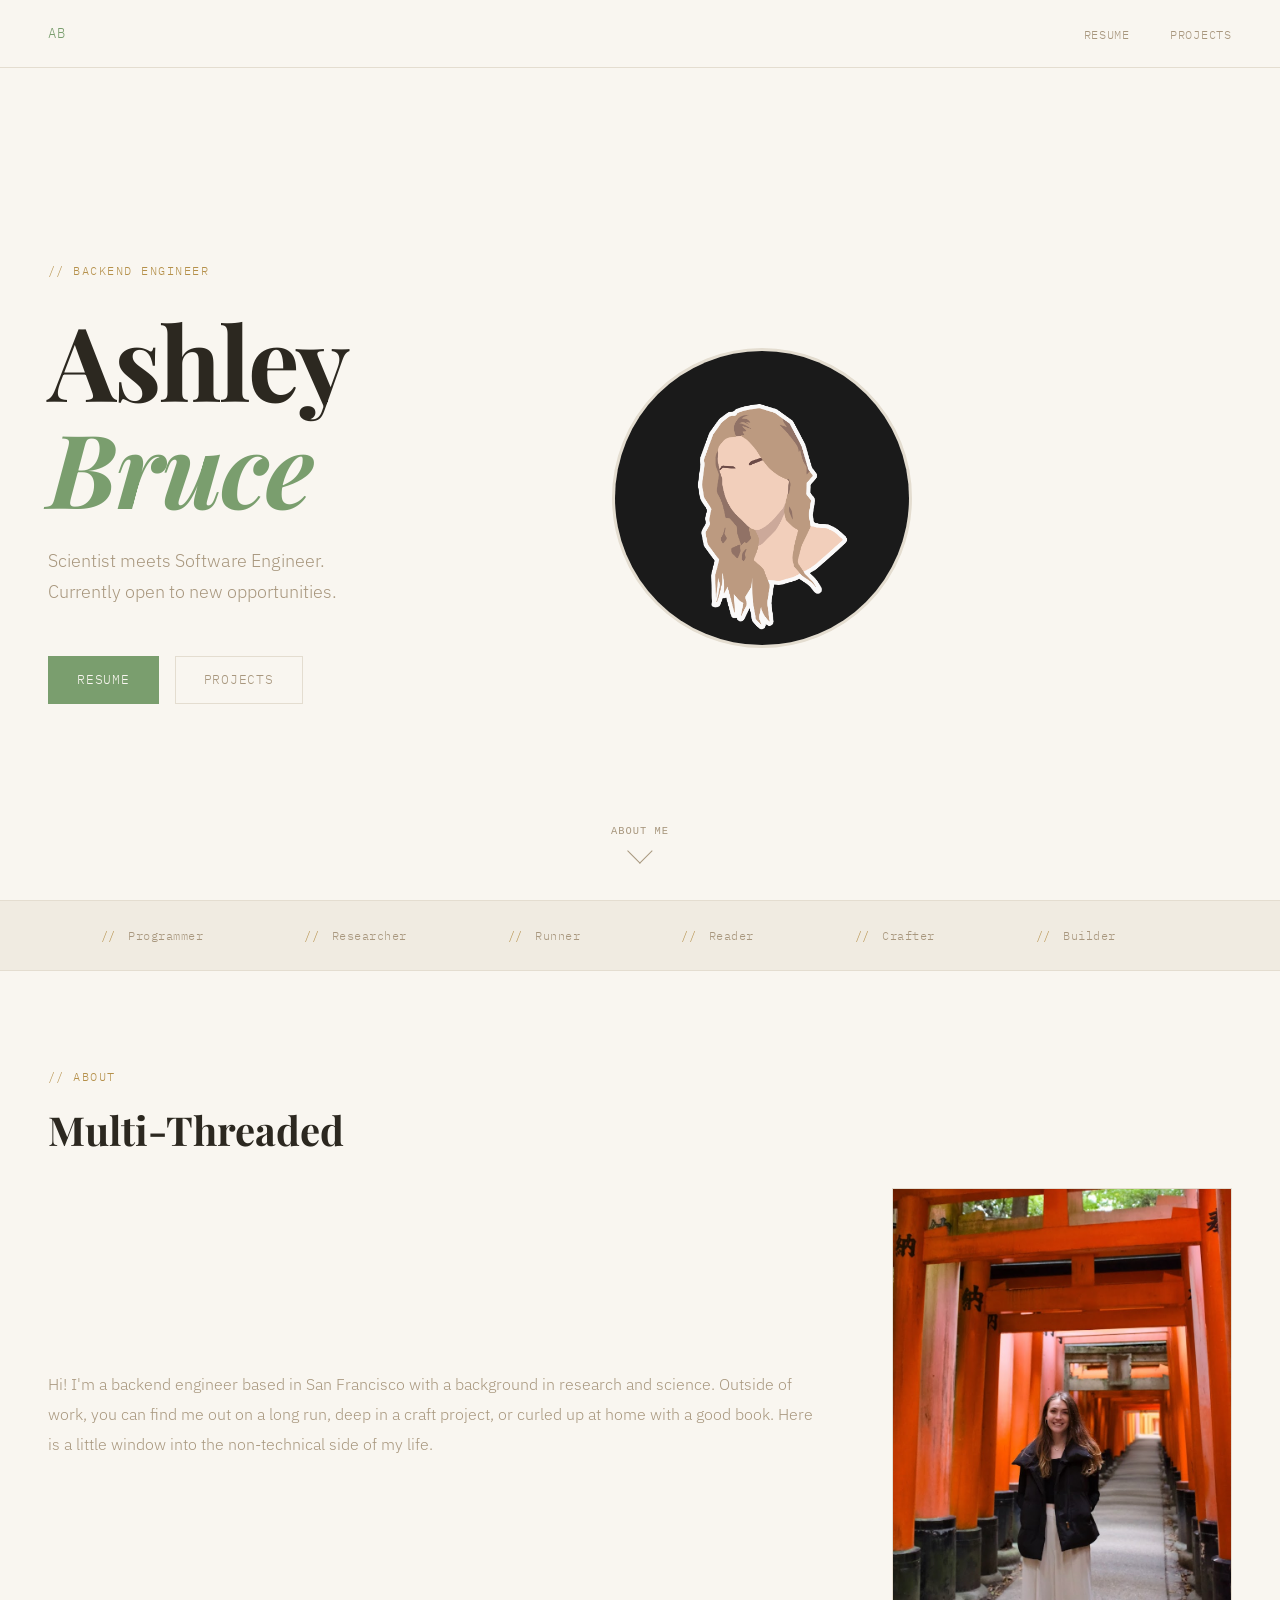
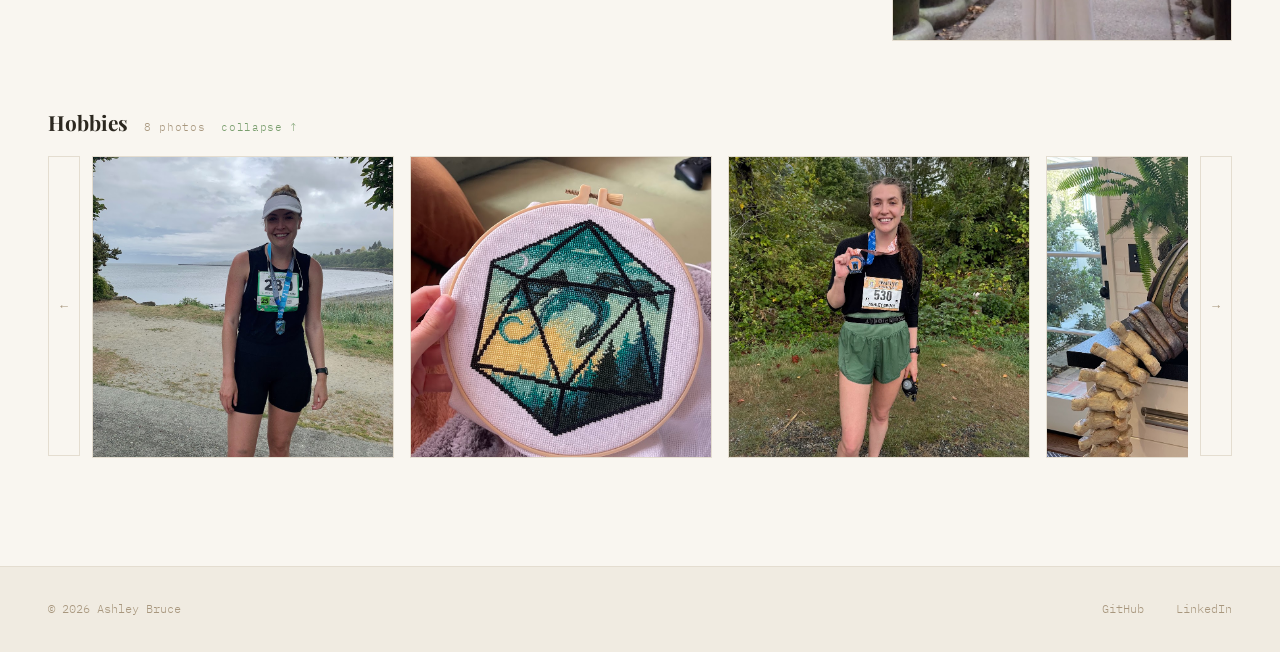
==== commit 53066099: "Scroll buttons" ====
--- a/index.html
+++ b/index.html
@@ -85,6 +85,7 @@
         <span class="hobby-toggle">collapse ↑</span>
       </div>
       <div class="gallery-wrap">
+        <button class="gallery-btn" onclick="scrollGallery('gallery-running', -1)">&#8592;</button>
         <div class="gallery" id="gallery-running">
           <div class="gallery-item">
             <img src="images/marathon-1.jpg" alt="Running" />
@@ -120,10 +121,7 @@
           </div>
         </div>
         
-        <div class="gallery-nav">
-          <button class="gallery-btn" onclick="scrollGallery('gallery-running', -1)">&#8592;</button>
-          <button class="gallery-btn" onclick="scrollGallery('gallery-running', 1)">&#8594;</button>
-        </div>
+        <button class="gallery-btn" onclick="scrollGallery('gallery-running', 1)">&#8594;</button>
       </div>
     </div>
 
--- a/style/overview-style.css
+++ b/style/overview-style.css
@@ -255,8 +255,9 @@
     }
  
     .gallery-wrap {
-      position: relative;
-      overflow: hidden;
+      display: flex;
+      align-items: center;
+      gap: 0.75rem;
     }
  
     .gallery {
@@ -320,13 +321,16 @@
       border: 1px solid var(--border);
       color: var(--muted);
       width: 32px;
-      height: 32px;
+      height: 300px;
+      flex-shrink: 0;
       cursor: pointer;
       transition: all 0.2s;
       display: flex;
       align-items: center;
       justify-content: center;
-    }
+      margin-bottom:auto;
+    }
+
     .gallery-btn:hover { border-color: var(--accent); color: var(--accent); }
  
     footer {
